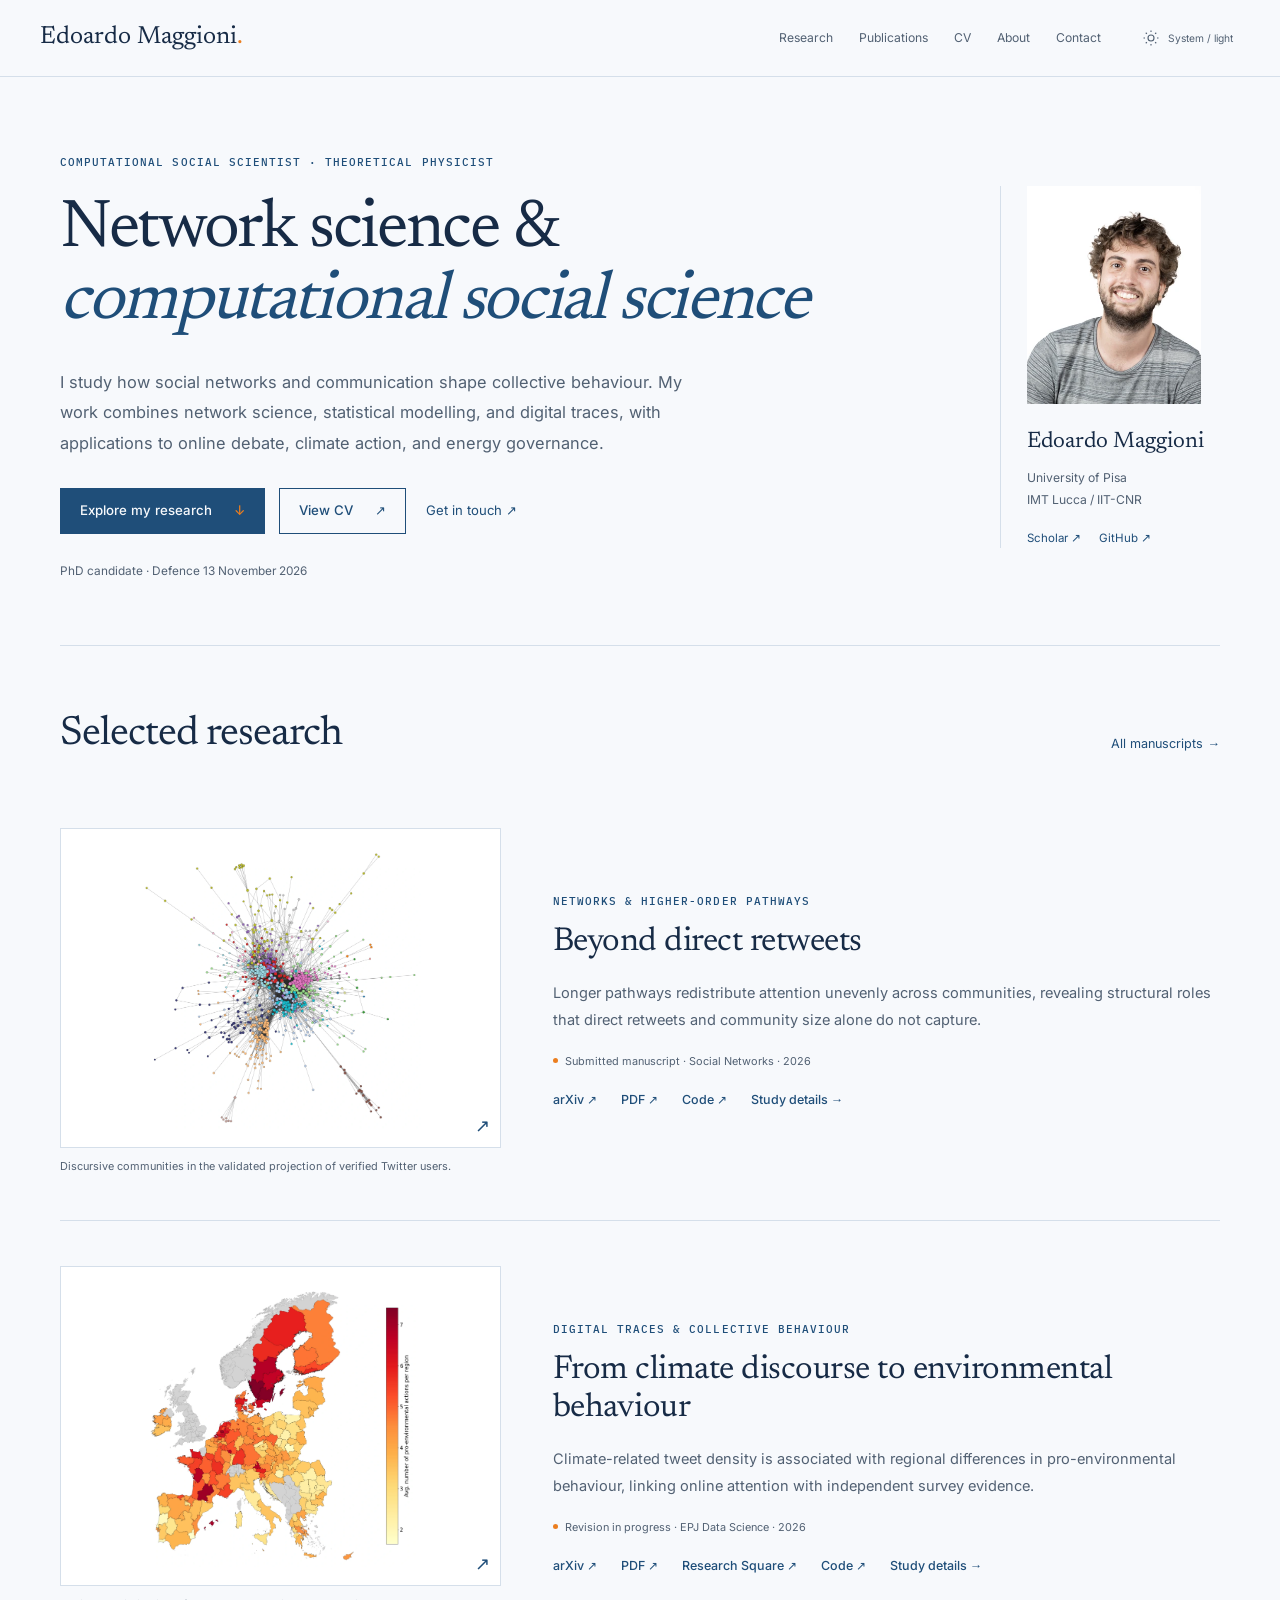
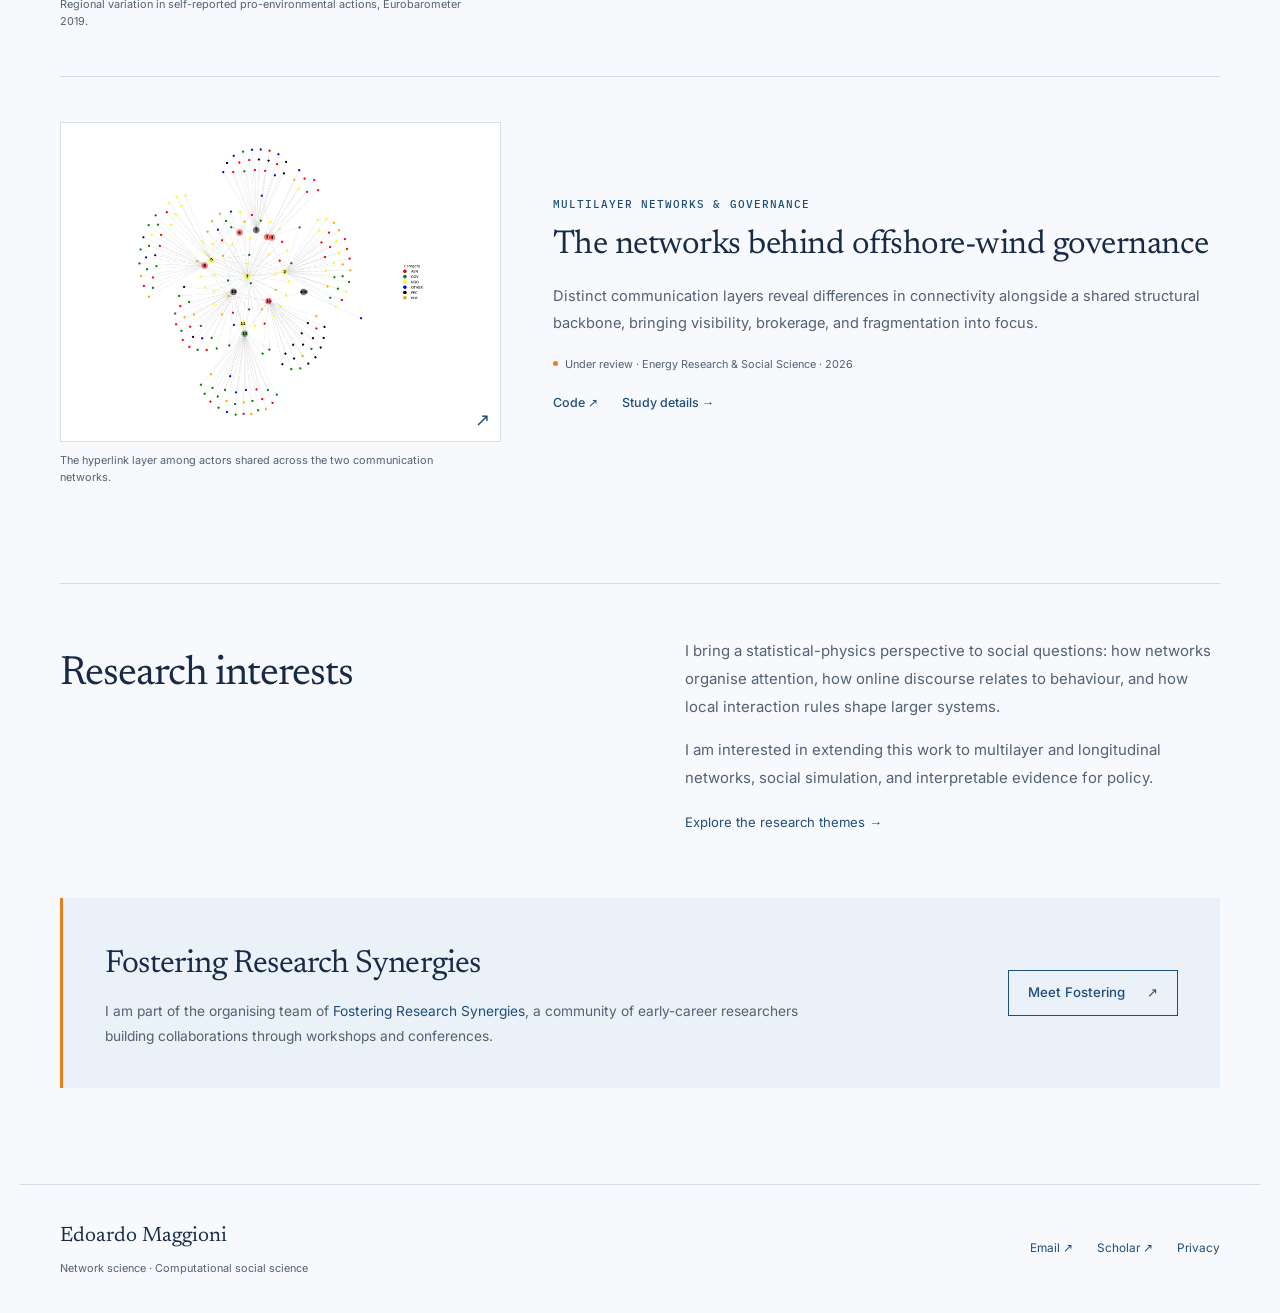
==== website/index.html @ 4560e15a "Restore published website and redirect its former address" ====
<!DOCTYPE html><html lang="en"> <head><meta charset="utf-8"><meta name="viewport" content="width=device-width, initial-scale=1"><meta name="description" content="Edoardo Maggioni is a computational social scientist trained in theoretical physics. He combines network science, statistical modelling, and digital traces to study online communication, collective behaviour, and socio-environmental change."><meta name="author" content="Edoardo Maggioni"><meta name="theme-color" content="#f7f9fc" media="(prefers-color-scheme: light)"><meta name="theme-color" content="#0c1626" media="(prefers-color-scheme: dark)"><link rel="icon" href="/website/favicon.svg" type="image/svg+xml"><link rel="canonical" href="https://edoarder.github.io/website/"><meta property="og:type" content="website"><meta property="og:title" content="Edoardo Maggioni | Computational Social Scientist"><meta property="og:description" content="Edoardo Maggioni is a computational social scientist trained in theoretical physics. He combines network science, statistical modelling, and digital traces to study online communication, collective behaviour, and socio-environmental change."><meta property="og:url" content="https://edoarder.github.io/website/"><meta property="og:image" content="https://edoarder.github.io/website/images/portrait.webp"><meta property="og:image:alt" content="Edoardo Maggioni"><meta name="twitter:card" content="summary"><meta name="twitter:title" content="Edoardo Maggioni | Computational Social Scientist"><meta name="twitter:description" content="Edoardo Maggioni is a computational social scientist trained in theoretical physics. He combines network science, statistical modelling, and digital traces to study online communication, collective behaviour, and socio-environmental change."><meta name="twitter:image" content="https://edoarder.github.io/website/images/portrait.webp"><script type="application/ld+json">{"@context":"https://schema.org","@type":"Person","name":"Edoardo Maggioni","url":"https://edoarder.github.io/website/","image":"https://edoarder.github.io/website/images/portrait.webp","jobTitle":"Computational Social Scientist","description":"Edoardo Maggioni is a computational social scientist trained in theoretical physics. He combines network science, statistical modelling, and digital traces to study online communication, collective behaviour, and socio-environmental change.","affiliation":[{"@type":"Organization","name":"University of Pisa"},{"@type":"Organization","name":"IMT School for Advanced Studies Lucca"},{"@type":"Organization","name":"Institute of Informatics and Telematics (IIT-CNR)"}],"sameAs":["https://scholar.google.com/citations?user=WvftNyIAAAAJ&hl=en","https://orcid.org/0009-0008-7676-6471","https://www.linkedin.com/in/edoardo-maggioni-414072a8/","https://github.com/Edoarder"],"knowsAbout":["Network science","Computational social science","Higher-order pathways","Collective behaviour","Communication networks","Agent-based modelling"]}</script><script>
      (() => {
        const storageKey = 'edomagg-theme';
        let preference = 'system';

        try {
          const stored = localStorage.getItem(storageKey);
          if (stored === 'light' || stored === 'dark' || stored === 'system') {
            preference = stored;
          }
        } catch {
          preference = 'system';
        }

        const systemTheme = matchMedia('(prefers-color-scheme: dark)').matches
          ? 'dark'
          : 'light';
        const resolvedTheme =
          preference === 'system' ? systemTheme : preference;

        document.documentElement.classList.toggle(
          'dark',
          resolvedTheme === 'dark',
        );
        document.documentElement.dataset.themePreference = preference;
        document.documentElement.dataset.resolvedTheme = resolvedTheme;
      })();
    </script><title>Edoardo Maggioni | Computational Social Scientist</title><link rel="stylesheet" href="/website/_astro/about.D6e_W8wl.css"></head> <body class="bg-canvas text-primary antialiased"> <a href="#main-content" class="skip-link">Skip to content</a> <header class="site-header"> <div class="header-inner"> <a class="brand" href="/website/" aria-label="Edoardo Maggioni home">Edoardo Maggioni<span class="brand-dot" aria-hidden="true">.</span></a><nav aria-label="Primary navigation"> <a href="/website/research"> Research </a><a href="/website/publications"> Publications </a><a href="/website/cv"> CV </a><a href="/website/about"> About </a><a href="/website/contact"> Contact </a> </nav><button type="button" data-theme-toggle class="theme-toggle" aria-label="Toggle color theme"><svg viewBox="0 0 24 24" fill="none" stroke="currentColor" stroke-width="1.5" width="18" height="18" aria-hidden="true"><circle cx="12" cy="12" r="4"></circle><path d="M12 2v2m0 16v2M2 12h2m16 0h2M5 5l1.5 1.5m11 11L19 19M5 19l1.5-1.5m11-11L19 5"></path></svg><span data-theme-label>System</span></button> </div> </header> <main id="main-content" class="site-main">  <section class="home-hero" aria-labelledby="intro-title"> <div class="hero-copy"> <p class="eyebrow">
Computational social scientist · Theoretical physicist
</p> <h1 id="intro-title">
Network science &amp;<br><em>computational social science</em> </h1> <p class="hero-intro">
I study how social networks and communication shape collective
        behaviour. My work combines network science, statistical modelling, and
        digital traces, with applications to online debate, climate action, and
        energy governance.
</p> <div class="hero-actions"> <a href="#selected-work" class="button-primary">Explore my research <span aria-hidden="true">↓</span></a> <a href="/website/cv/CV_full.pdf" class="button-secondary" target="_blank" rel="noreferrer">View CV <span aria-hidden="true">↗</span></a> <a href="mailto:edo.magg@me.com" class="text-link">Get in touch <span aria-hidden="true">↗</span></a> </div> <p class="hero-status">PhD candidate · Defence 13 November 2026</p> </div> <aside class="hero-profile" aria-label="Edoardo Maggioni profile"> <img class="portrait" src="/website/images/portrait.webp" alt="Edoardo Maggioni" width="240" height="300" fetchpriority="high"> <p class="profile-name">Edoardo Maggioni</p> <p class="profile-affiliation"> <a href="https://www.unipi.it/">University of Pisa</a><br><a href="https://www.imtlucca.it/">IMT Lucca</a> <span aria-hidden="true">/</span> <a href="https://www.iit.cnr.it/">IIT-CNR</a> </p> <div class="profile-social"> <a href="https://scholar.google.com/citations?user=WvftNyIAAAAJ&hl=en">Scholar ↗</a><a href="https://github.com/Edoarder">GitHub ↗</a> </div> </aside> </section> <section class="section-block" id="selected-work" aria-labelledby="work-title"> <div class="section-heading"> <div> <h2 id="work-title">Selected research</h2> </div><a class="text-link" href="/website/publications">All manuscripts <span aria-hidden="true">→</span></a> </div> <div class="study-list"> <article class="study" id="beyond-direct-retweets-multi-step-pathways-in-italian-covid-19-twitter" data-publication-row data-publication-filter="2026 beyond direct retweets: multi-step pathways in italian covid-19 twitter edoardo maggioni ren manfredi fabio saracco rossana mastrandrea social networks submitted manuscript random walks network motifs community detection online attention"> <figure class="study-figure"> <a href="/website/images/research/motifs-network.webp" target="_blank" rel="noreferrer" aria-label="View full-size figure: Discursive communities in the validated projection of verified Twitter users."> <img src="/website/images/research/motifs-network.webp" alt="Network of 832 verified Twitter accounts, coloured by their 21 detected communities." width="800" height="800" loading="lazy"> <span class="figure-expand" aria-hidden="true">↗</span> </a> <figcaption>Discursive communities in the validated projection of verified Twitter users.</figcaption> </figure> <div class="study-copy"> <p class="eyebrow">Networks &amp; higher-order pathways</p> <h3 class="study-title"><a href="/website/publications#beyond-direct-retweets-multi-step-pathways-in-italian-covid-19-twitter">Beyond direct retweets</a></h3> <p class="study-finding">Longer pathways redistribute attention unevenly across communities, revealing structural roles that direct retweets and community size alone do not capture.</p>  <p class="publication-status"> <span class="status-dot" aria-hidden="true"></span>Submitted manuscript · Social Networks ·
2026 </p> <div class="study-links" aria-label="Links for Beyond direct retweets"> <a class="text-link" href="https://arxiv.org/abs/2605.30551" target="_blank" rel="noreferrer"> arXiv <span aria-hidden="true"> ↗</span> </a><a class="text-link" href="/website/papers/beyond-direct-retweets-multi-step-pathways-in-italian-covid-19-twitter.pdf" target="_blank" rel="noreferrer"> PDF <span aria-hidden="true"> ↗</span> </a><a class="text-link" href="https://github.com/Edoarder/covid-retweet-communities" target="_blank" rel="noreferrer"> Code <span aria-hidden="true"> ↗</span> </a> <a class="text-link" href="/website/publications#beyond-direct-retweets-multi-step-pathways-in-italian-covid-19-twitter">
Study details <span aria-hidden="true">→</span> </a> </div>  </div> </article><article class="study" id="twitter-climate-discourse-as-a-signal-of-pro-environmental-behaviors" data-publication-row data-publication-filter="2026 twitter climate discourse as a signal of pro-environmental behaviors edoardo maggioni diego garlaschelli rossana mastrandrea luca maria aiello epj data science revision in progress climate communication eurobarometer regional analysis nlp"> <figure class="study-figure"> <a href="/website/images/research/climate-regions.webp" target="_blank" rel="noreferrer" aria-label="View full-size figure: Regional variation in self-reported pro-environmental actions, Eurobarometer 2019."> <img src="/website/images/research/climate-regions.webp" alt="Map of European regions coloured by the average number of pro-environmental actions reported in Eurobarometer 2019." width="800" height="800" loading="lazy"> <span class="figure-expand" aria-hidden="true">↗</span> </a> <figcaption>Regional variation in self-reported pro-environmental actions, Eurobarometer 2019.</figcaption> </figure> <div class="study-copy"> <p class="eyebrow">Digital traces &amp; collective behaviour</p> <h3 class="study-title"><a href="/website/publications#twitter-climate-discourse-as-a-signal-of-pro-environmental-behaviors">From climate discourse to environmental behaviour</a></h3> <p class="study-finding">Climate-related tweet density is associated with regional differences in pro-environmental behaviour, linking online attention with independent survey evidence.</p>  <p class="publication-status"> <span class="status-dot" aria-hidden="true"></span>Revision in progress · EPJ Data Science ·
2026 </p> <div class="study-links" aria-label="Links for From climate discourse to environmental behaviour"> <a class="text-link" href="https://arxiv.org/abs/2604.27330" target="_blank" rel="noreferrer"> arXiv <span aria-hidden="true"> ↗</span> </a><a class="text-link" href="/website/papers/twitter-climate-discourse-as-a-signal-of-pro-environmental-behaviors.pdf" target="_blank" rel="noreferrer"> PDF <span aria-hidden="true"> ↗</span> </a><a class="text-link" href="https://doi.org/10.21203/rs.3.rs-10091583/v1" target="_blank" rel="noreferrer"> Research Square <span aria-hidden="true"> ↗</span> </a><a class="text-link" href="https://github.com/Edoarder/tweet-proenv-project" target="_blank" rel="noreferrer"> Code <span aria-hidden="true"> ↗</span> </a> <a class="text-link" href="/website/publications#twitter-climate-discourse-as-a-signal-of-pro-environmental-behaviors">
Study details <span aria-hidden="true">→</span> </a> </div>  </div> </article><article class="study" id="digital-communication-infrastructures-in-irish-offshore-wind-governance" data-publication-row data-publication-filter="2026 digital communication infrastructures in irish offshore wind governance: a multilayer network analysis edoardo maggioni nuccio ludovico marc esteve del valle franco ruzzenenti rossana mastrandrea energy research &#38; social science under review multilayer networks energy transitions brokerage governance"> <figure class="study-figure"> <a href="/website/images/research/offshore-network.webp" target="_blank" rel="noreferrer" aria-label="View full-size figure: The hyperlink layer among actors shared across the two communication networks."> <img src="/website/images/research/offshore-network.webp" alt="Hyperlink network among common actors in the Irish offshore-wind study, with nodes coloured by stakeholder category." width="800" height="800" loading="lazy"> <span class="figure-expand" aria-hidden="true">↗</span> </a> <figcaption>The hyperlink layer among actors shared across the two communication networks.</figcaption> </figure> <div class="study-copy"> <p class="eyebrow">Multilayer networks &amp; governance</p> <h3 class="study-title"><a href="/website/publications#digital-communication-infrastructures-in-irish-offshore-wind-governance">The networks behind offshore-wind governance</a></h3> <p class="study-finding">Distinct communication layers reveal differences in connectivity alongside a shared structural backbone, bringing visibility, brokerage, and fragmentation into focus.</p>  <p class="publication-status"> <span class="status-dot" aria-hidden="true"></span>Under review · Energy Research &amp; Social Science ·
2026 </p> <div class="study-links" aria-label="Links for The networks behind offshore-wind governance"> <a class="text-link" href="https://github.com/Edoarder/irish-offshore-wind-networks" target="_blank" rel="noreferrer"> Code <span aria-hidden="true"> ↗</span> </a> <a class="text-link" href="/website/publications#digital-communication-infrastructures-in-irish-offshore-wind-governance">
Study details <span aria-hidden="true">→</span> </a> </div>  </div> </article> </div> </section> <section class="research-outlook section-block" aria-labelledby="outlook-title"> <div> <h2 id="outlook-title">Research interests</h2> </div> <div> <p>
I bring a statistical-physics perspective to social questions: how
        networks organise attention, how online discourse relates to behaviour,
        and how local interaction rules shape larger systems.
</p><p>
I am interested in extending this work to multilayer and longitudinal
        networks, social simulation, and interpretable evidence for policy.
</p><a class="text-link" href="/website/research">Explore the research themes <span aria-hidden="true">→</span></a> </div> </section> <section class="community-band" aria-labelledby="community-title"> <div> <h2 id="community-title">Fostering Research Synergies</h2><p>
I am part of the organising team of <a class="text-link" href="https://fosteringresearchsynergies.github.io/">Fostering Research Synergies</a>, a community of early-career researchers building collaborations
        through workshops and conferences.
</p> </div><a class="button-secondary" href="https://fosteringresearchsynergies.github.io/" target="_blank" rel="noreferrer">Meet Fostering <span aria-hidden="true">↗</span></a> </section>  </main> <footer class="site-footer"> <div> <a class="footer-name" href="/website/">Edoardo Maggioni</a><p>
Network science · Computational social science
</p> </div><div class="footer-links"> <a href="mailto:edo.magg@me.com">Email ↗</a><a href="https://scholar.google.com/citations?user=WvftNyIAAAAJ&hl=en">Scholar ↗</a><a href="/website/about#privacy">Privacy</a> </div> </footer> <script type="module">const a="edomagg-theme";function s(){return document.documentElement}function c(){try{return window.localStorage.getItem(a)}catch{return null}}function l(e){try{e==="system"?window.localStorage.removeItem(a):window.localStorage.setItem(a,e)}catch{return}}function i(){return window.matchMedia("(prefers-color-scheme: dark)").matches?"dark":"light"}function o(){const e=c();return e==="light"||e==="dark"||e==="system"?e:"system"}function u(e){return e==="system"?i():e}function d(e,n){const t=u(n);return e.classList.toggle("dark",t==="dark"),e.dataset.themePreference=n,e.dataset.resolvedTheme=t,t}function r(e){const n=d(s(),e);return document.querySelectorAll("[data-theme-label]").forEach(t=>{t.textContent=e==="system"?`System / ${n}`:e==="dark"?"Dark":"Light"}),n}function h(e){return l(e),r(e)}function g(){const e=window;if(e.__themeControllerBound){r(o());return}e.__themeControllerBound=!0,r(o()),window.matchMedia("(prefers-color-scheme: dark)").addEventListener("change",()=>r(o())),document.addEventListener("click",t=>{if(!(t.target instanceof Element)||!t.target.closest("[data-theme-toggle]"))return;const m=o();h(m==="light"?"dark":m==="dark"?"system":"light")}),document.addEventListener("astro:before-swap",t=>{d(t.newDocument.documentElement,o())}),document.addEventListener("astro:page-load",()=>{r(o())})}g();</script> <script>
      if (location.hostname.toLowerCase() === 'edoarder.github.io') {
        const beacon = document.createElement('script');
        beacon.src = 'https://static.cloudflareinsights.com/beacon.min.js';
        beacon.defer = true;
        beacon.dataset.cfBeacon = JSON.stringify({
          token: 'cb83e208d24a4e63b93fa8fe60253cd9',
        });
        document.body.append(beacon);
      }
    </script> </body> </html>
---- website/_astro/about.D6e_W8wl.css ----
/*! tailwindcss v4.3.1 | MIT License | https://tailwindcss.com */@layer properties{@supports (((-webkit-hyphens:none)) and (not (margin-trim:inline))) or ((-moz-orient:inline) and (not (color:rgb(from red r g b)))){*,:before,:after,::backdrop{--tw-rotate-x:initial;--tw-rotate-y:initial;--tw-rotate-z:initial;--tw-skew-x:initial;--tw-skew-y:initial;--tw-border-style:solid;--tw-outline-style:solid;--tw-blur:initial;--tw-brightness:initial;--tw-contrast:initial;--tw-grayscale:initial;--tw-hue-rotate:initial;--tw-invert:initial;--tw-opacity:initial;--tw-saturate:initial;--tw-sepia:initial;--tw-drop-shadow:initial;--tw-drop-shadow-color:initial;--tw-drop-shadow-alpha:100%;--tw-drop-shadow-size:initial}}}@font-face{font-family:Newsreader;font-style:normal;font-display:swap;font-weight:400;src:url(/website/_astro/newsreader-vietnamese-400-normal.DdKr49mV.woff2)format("woff2"),url(/website/_astro/newsreader-vietnamese-400-normal.BekUZro8.woff)format("woff");unicode-range:U+102-103,U+110-111,U+128-129,U+168-169,U+1A0-1A1,U+1AF-1B0,U+300-301,U+303-304,U+308-309,U+323,U+329,U+1EA0-1EF9,U+20AB}@font-face{font-family:Newsreader;font-style:normal;font-display:swap;font-weight:400;src:url(/website/_astro/newsreader-latin-ext-400-normal.svq1FPys.woff2)format("woff2"),url(/website/_astro/newsreader-latin-ext-400-normal.DYA1XoQK.woff)format("woff");unicode-range:U+100-2BA,U+2BD-2C5,U+2C7-2CC,U+2CE-2D7,U+2DD-2FF,U+304,U+308,U+329,U+1D00-1DBF,U+1E00-1E9F,U+1EF2-1EFF,U+2020,U+20A0-20AB,U+20AD-20C0,U+2113,U+2C60-2C7F,U+A720-A7FF}@font-face{font-family:Newsreader;font-style:normal;font-display:swap;font-weight:400;src:url(/website/_astro/newsreader-latin-400-normal.BFBkh4jY.woff2)format("woff2"),url(/website/_astro/newsreader-latin-400-normal.gRTjlS2D.woff)format("woff");unicode-range:U+??,U+131,U+152-153,U+2BB-2BC,U+2C6,U+2DA,U+2DC,U+304,U+308,U+329,U+2000-206F,U+20AC,U+2122,U+2191,U+2193,U+2212,U+2215,U+FEFF,U+FFFD}@font-face{font-family:Newsreader;font-style:normal;font-display:swap;font-weight:600;src:url(/website/_astro/newsreader-vietnamese-600-normal.CaH84vfx.woff2)format("woff2"),url(/website/_astro/newsreader-vietnamese-600-normal.CVAR0otO.woff)format("woff");unicode-range:U+102-103,U+110-111,U+128-129,U+168-169,U+1A0-1A1,U+1AF-1B0,U+300-301,U+303-304,U+308-309,U+323,U+329,U+1EA0-1EF9,U+20AB}@font-face{font-family:Newsreader;font-style:normal;font-display:swap;font-weight:600;src:url(/website/_astro/newsreader-latin-ext-600-normal.BXv5iMHi.woff2)format("woff2"),url(/website/_astro/newsreader-latin-ext-600-normal.BrbfzHZ5.woff)format("woff");unicode-range:U+100-2BA,U+2BD-2C5,U+2C7-2CC,U+2CE-2D7,U+2DD-2FF,U+304,U+308,U+329,U+1D00-1DBF,U+1E00-1E9F,U+1EF2-1EFF,U+2020,U+20A0-20AB,U+20AD-20C0,U+2113,U+2C60-2C7F,U+A720-A7FF}@font-face{font-family:Newsreader;font-style:normal;font-display:swap;font-weight:600;src:url(/website/_astro/newsreader-latin-600-normal.30OJ_TG_.woff2)format("woff2"),url(/website/_astro/newsreader-latin-600-normal.DUnT2r2g.woff)format("woff");unicode-range:U+??,U+131,U+152-153,U+2BB-2BC,U+2C6,U+2DA,U+2DC,U+304,U+308,U+329,U+2000-206F,U+20AC,U+2122,U+2191,U+2193,U+2212,U+2215,U+FEFF,U+FFFD}@font-face{font-family:Newsreader;font-style:normal;font-display:swap;font-weight:700;src:url(/website/_astro/newsreader-vietnamese-700-normal.DuQcgozP.woff2)format("woff2"),url(/website/_astro/newsreader-vietnamese-700-normal.DtcFBl0j.woff)format("woff");unicode-range:U+102-103,U+110-111,U+128-129,U+168-169,U+1A0-1A1,U+1AF-1B0,U+300-301,U+303-304,U+308-309,U+323,U+329,U+1EA0-1EF9,U+20AB}@font-face{font-family:Newsreader;font-style:normal;font-display:swap;font-weight:700;src:url(/website/_astro/newsreader-latin-ext-700-normal.Ougc6Dr0.woff2)format("woff2"),url(/website/_astro/newsreader-latin-ext-700-normal.79d_He5Z.woff)format("woff");unicode-range:U+100-2BA,U+2BD-2C5,U+2C7-2CC,U+2CE-2D7,U+2DD-2FF,U+304,U+308,U+329,U+1D00-1DBF,U+1E00-1E9F,U+1EF2-1EFF,U+2020,U+20A0-20AB,U+20AD-20C0,U+2113,U+2C60-2C7F,U+A720-A7FF}@font-face{font-family:Newsreader;font-style:normal;font-display:swap;font-weight:700;src:url(/website/_astro/newsreader-latin-700-normal.rIgV_oaK.woff2)format("woff2"),url(/website/_astro/newsreader-latin-700-normal.CluIqIw6.woff)format("woff");unicode-range:U+??,U+131,U+152-153,U+2BB-2BC,U+2C6,U+2DA,U+2DC,U+304,U+308,U+329,U+2000-206F,U+20AC,U+2122,U+2191,U+2193,U+2212,U+2215,U+FEFF,U+FFFD}@font-face{font-family:Inter;font-style:normal;font-display:swap;font-weight:400;src:url(/website/_astro/inter-cyrillic-ext-400-normal.BQZuk6qB.woff2)format("woff2"),url(/website/_astro/inter-cyrillic-ext-400-normal.DQukG94-.woff)format("woff");unicode-range:U+460-52F,U+1C80-1C8A,U+20B4,U+2DE0-2DFF,U+A640-A69F,U+FE2E-FE2F}@font-face{font-family:Inter;font-style:normal;font-display:swap;font-weight:400;src:url(/website/_astro/inter-cyrillic-400-normal.obahsSVq.woff2)format("woff2"),url(/website/_astro/inter-cyrillic-400-normal.HOLc17fK.woff)format("woff");unicode-range:U+301,U+400-45F,U+490-491,U+4B0-4B1,U+2116}@font-face{font-family:Inter;font-style:normal;font-display:swap;font-weight:400;src:url(/website/_astro/inter-greek-ext-400-normal.DGGRlc-M.woff2)format("woff2"),url(/website/_astro/inter-greek-ext-400-normal.KugGGMne.woff)format("woff");unicode-range:U+1F??}@font-face{font-family:Inter;font-style:normal;font-display:swap;font-weight:400;src:url(/website/_astro/inter-greek-400-normal.B4URO6DV.woff2)format("woff2"),url(/website/_astro/inter-greek-400-normal.q2sYcFCs.woff)format("woff");unicode-range:U+370-377,U+37A-37F,U+384-38A,U+38C,U+38E-3A1,U+3A3-3FF}@font-face{font-family:Inter;font-style:normal;font-display:swap;font-weight:400;src:url(/website/_astro/inter-vietnamese-400-normal.DMkecbls.woff2)format("woff2"),url(/website/_astro/inter-vietnamese-400-normal.Bbgyi5SW.woff)format("woff");unicode-range:U+102-103,U+110-111,U+128-129,U+168-169,U+1A0-1A1,U+1AF-1B0,U+300-301,U+303-304,U+308-309,U+323,U+329,U+1EA0-1EF9,U+20AB}@font-face{font-family:Inter;font-style:normal;font-display:swap;font-weight:400;src:url(/website/_astro/inter-latin-ext-400-normal.C1nco2VV.woff2)format("woff2"),url(/website/_astro/inter-latin-ext-400-normal.77YHD8bZ.woff)format("woff");unicode-range:U+100-2BA,U+2BD-2C5,U+2C7-2CC,U+2CE-2D7,U+2DD-2FF,U+304,U+308,U+329,U+1D00-1DBF,U+1E00-1E9F,U+1EF2-1EFF,U+2020,U+20A0-20AB,U+20AD-20C0,U+2113,U+2C60-2C7F,U+A720-A7FF}@font-face{font-family:Inter;font-style:normal;font-display:swap;font-weight:400;src:url(/website/_astro/inter-latin-400-normal.C38fXH4l.woff2)format("woff2"),url(/website/_astro/inter-latin-400-normal.CyCys3Eg.woff)format("woff");unicode-range:U+??,U+131,U+152-153,U+2BB-2BC,U+2C6,U+2DA,U+2DC,U+304,U+308,U+329,U+2000-206F,U+20AC,U+2122,U+2191,U+2193,U+2212,U+2215,U+FEFF,U+FFFD}@font-face{font-family:Inter;font-style:normal;font-display:swap;font-weight:500;src:url(/website/_astro/inter-cyrillic-ext-500-normal.B0yAr1jD.woff2)format("woff2"),url(/website/_astro/inter-cyrillic-ext-500-normal.BmqWE9Dz.woff)format("woff");unicode-range:U+460-52F,U+1C80-1C8A,U+20B4,U+2DE0-2DFF,U+A640-A69F,U+FE2E-FE2F}@font-face{font-family:Inter;font-style:normal;font-display:swap;font-weight:500;src:url(/website/_astro/inter-cyrillic-500-normal.BasfLYem.woff2)format("woff2"),url(/website/_astro/inter-cyrillic-500-normal.CxZf_p3X.woff)format("woff");unicode-range:U+301,U+400-45F,U+490-491,U+4B0-4B1,U+2116}@font-face{font-family:Inter;font-style:normal;font-display:swap;font-weight:500;src:url(/website/_astro/inter-greek-ext-500-normal.C4iEst2y.woff2)format("woff2"),url(/website/_astro/inter-greek-ext-500-normal.2j5mBUwD.woff)format("woff");unicode-range:U+1F??}@font-face{font-family:Inter;font-style:normal;font-display:swap;font-weight:500;src:url(/website/_astro/inter-greek-500-normal.BIZE56-Y.woff2)format("woff2"),url(/website/_astro/inter-greek-500-normal.Xzm54t5V.woff)format("woff");unicode-range:U+370-377,U+37A-37F,U+384-38A,U+38C,U+38E-3A1,U+3A3-3FF}@font-face{font-family:Inter;font-style:normal;font-display:swap;font-weight:500;src:url(/website/_astro/inter-vietnamese-500-normal.DOriooB6.woff2)format("woff2"),url(/website/_astro/inter-vietnamese-500-normal.mJboJaSs.woff)format("woff");unicode-range:U+102-103,U+110-111,U+128-129,U+168-169,U+1A0-1A1,U+1AF-1B0,U+300-301,U+303-304,U+308-309,U+323,U+329,U+1EA0-1EF9,U+20AB}@font-face{font-family:Inter;font-style:normal;font-display:swap;font-weight:500;src:url(/website/_astro/inter-latin-ext-500-normal.CV4jyFjo.woff2)format("woff2"),url(/website/_astro/inter-latin-ext-500-normal.BxGbmqWO.woff)format("woff");unicode-range:U+100-2BA,U+2BD-2C5,U+2C7-2CC,U+2CE-2D7,U+2DD-2FF,U+304,U+308,U+329,U+1D00-1DBF,U+1E00-1E9F,U+1EF2-1EFF,U+2020,U+20A0-20AB,U+20AD-20C0,U+2113,U+2C60-2C7F,U+A720-A7FF}@font-face{font-family:Inter;font-style:normal;font-display:swap;font-weight:500;src:url(/website/_astro/inter-latin-500-normal.Cerq10X2.woff2)format("woff2"),url(/website/_astro/inter-latin-500-normal.BL9OpVg8.woff)format("woff");unicode-range:U+??,U+131,U+152-153,U+2BB-2BC,U+2C6,U+2DA,U+2DC,U+304,U+308,U+329,U+2000-206F,U+20AC,U+2122,U+2191,U+2193,U+2212,U+2215,U+FEFF,U+FFFD}@font-face{font-family:Inter;font-style:normal;font-display:swap;font-weight:600;src:url(/website/_astro/inter-cyrillic-ext-600-normal.Dfes3d0z.woff2)format("woff2"),url(/website/_astro/inter-cyrillic-ext-600-normal.Bcila6Z-.woff)format("woff");unicode-range:U+460-52F,U+1C80-1C8A,U+20B4,U+2DE0-2DFF,U+A640-A69F,U+FE2E-FE2F}@font-face{font-family:Inter;font-style:normal;font-display:swap;font-weight:600;src:url(/website/_astro/inter-cyrillic-600-normal.CWCymEST.woff2)format("woff2"),url(/website/_astro/inter-cyrillic-600-normal.4D_pXhcN.woff)format("woff");unicode-range:U+301,U+400-45F,U+490-491,U+4B0-4B1,U+2116}@font-face{font-family:Inter;font-style:normal;font-display:swap;font-weight:600;src:url(/website/_astro/inter-greek-ext-600-normal.DRtmH8MT.woff2)format("woff2"),url(/website/_astro/inter-greek-ext-600-normal.B8X0CLgF.woff)format("woff");unicode-range:U+1F??}@font-face{font-family:Inter;font-style:normal;font-display:swap;font-weight:600;src:url(/website/_astro/inter-greek-600-normal.plRanbMR.woff2)format("woff2"),url(/website/_astro/inter-greek-600-normal.BZpKdvQh.woff)format("woff");unicode-range:U+370-377,U+37A-37F,U+384-38A,U+38C,U+38E-3A1,U+3A3-3FF}@font-face{font-family:Inter;font-style:normal;font-display:swap;font-weight:600;src:url(/website/_astro/inter-vietnamese-600-normal.Cc8MFFhd.woff2)format("woff2"),url(/website/_astro/inter-vietnamese-600-normal.BuLX-rYi.woff)format("woff");unicode-range:U+102-103,U+110-111,U+128-129,U+168-169,U+1A0-1A1,U+1AF-1B0,U+300-301,U+303-304,U+308-309,U+323,U+329,U+1EA0-1EF9,U+20AB}@font-face{font-family:Inter;font-style:normal;font-display:swap;font-weight:600;src:url(/website/_astro/inter-latin-ext-600-normal.D2bJ5OIk.woff2)format("woff2"),url(/website/_astro/inter-latin-ext-600-normal.CIVaiw4L.woff)format("woff");unicode-range:U+100-2BA,U+2BD-2C5,U+2C7-2CC,U+2CE-2D7,U+2DD-2FF,U+304,U+308,U+329,U+1D00-1DBF,U+1E00-1E9F,U+1EF2-1EFF,U+2020,U+20A0-20AB,U+20AD-20C0,U+2113,U+2C60-2C7F,U+A720-A7FF}@font-face{font-family:Inter;font-style:normal;font-display:swap;font-weight:600;src:url(/website/_astro/inter-latin-600-normal.LgqL8muc.woff2)format("woff2"),url(/website/_astro/inter-latin-600-normal.CiBQ2DWP.woff)format("woff");unicode-range:U+??,U+131,U+152-153,U+2BB-2BC,U+2C6,U+2DA,U+2DC,U+304,U+308,U+329,U+2000-206F,U+20AC,U+2122,U+2191,U+2193,U+2212,U+2215,U+FEFF,U+FFFD}@font-face{font-family:IBM Plex Mono;font-style:normal;font-display:swap;font-weight:400;src:url(/website/_astro/ibm-plex-mono-cyrillic-ext-400-normal.xuaO2J-f.woff2)format("woff2"),url(/website/_astro/ibm-plex-mono-cyrillic-ext-400-normal.DMdlQ8Kv.woff)format("woff");unicode-range:U+460-52F,U+1C80-1C8A,U+20B4,U+2DE0-2DFF,U+A640-A69F,U+FE2E-FE2F}@font-face{font-family:IBM Plex Mono;font-style:normal;font-display:swap;font-weight:400;src:url(/website/_astro/ibm-plex-mono-cyrillic-400-normal.BSMlKf0J.woff2)format("woff2"),url(/website/_astro/ibm-plex-mono-cyrillic-400-normal.CEL4l2ZJ.woff)format("woff");unicode-range:U+301,U+400-45F,U+490-491,U+4B0-4B1,U+2116}@font-face{font-family:IBM Plex Mono;font-style:normal;font-display:swap;font-weight:400;src:url(/website/_astro/ibm-plex-mono-vietnamese-400-normal.BulugwFq.woff2)format("woff2"),url(/website/_astro/ibm-plex-mono-vietnamese-400-normal.DDuiU_S-.woff)format("woff");unicode-range:U+102-103,U+110-111,U+128-129,U+168-169,U+1A0-1A1,U+1AF-1B0,U+300-301,U+303-304,U+308-309,U+323,U+329,U+1EA0-1EF9,U+20AB}@font-face{font-family:IBM Plex Mono;font-style:normal;font-display:swap;font-weight:400;src:url(/website/_astro/ibm-plex-mono-latin-ext-400-normal.BmRBH3aV.woff2)format("woff2"),url(/website/_astro/ibm-plex-mono-latin-ext-400-normal.D3D2R8hC.woff)format("woff");unicode-range:U+100-2BA,U+2BD-2C5,U+2C7-2CC,U+2CE-2D7,U+2DD-2FF,U+304,U+308,U+329,U+1D00-1DBF,U+1E00-1E9F,U+1EF2-1EFF,U+2020,U+20A0-20AB,U+20AD-20C0,U+2113,U+2C60-2C7F,U+A720-A7FF}@font-face{font-family:IBM Plex Mono;font-style:normal;font-display:swap;font-weight:400;src:url(/website/_astro/ibm-plex-mono-latin-400-normal.DMJ8VG8y.woff2)format("woff2"),url(/website/_astro/ibm-plex-mono-latin-400-normal.CvHOgSBP.woff)format("woff");unicode-range:U+??,U+131,U+152-153,U+2BB-2BC,U+2C6,U+2DA,U+2DC,U+304,U+308,U+329,U+2000-206F,U+20AC,U+2122,U+2191,U+2193,U+2212,U+2215,U+FEFF,U+FFFD}@font-face{font-family:IBM Plex Mono;font-style:normal;font-display:swap;font-weight:500;src:url(/website/_astro/ibm-plex-mono-cyrillic-ext-500-normal.BqneJy0T.woff2)format("woff2"),url(/website/_astro/ibm-plex-mono-cyrillic-ext-500-normal.BIfNGwUT.woff)format("woff");unicode-range:U+460-52F,U+1C80-1C8A,U+20B4,U+2DE0-2DFF,U+A640-A69F,U+FE2E-FE2F}@font-face{font-family:IBM Plex Mono;font-style:normal;font-display:swap;font-weight:500;src:url(/website/_astro/ibm-plex-mono-cyrillic-500-normal.Bq9vWWag.woff2)format("woff2"),url(/website/_astro/ibm-plex-mono-cyrillic-500-normal.Ael50iVv.woff)format("woff");unicode-range:U+301,U+400-45F,U+490-491,U+4B0-4B1,U+2116}@font-face{font-family:IBM Plex Mono;font-style:normal;font-display:swap;font-weight:500;src:url(/website/_astro/ibm-plex-mono-vietnamese-500-normal.DZ4AoWbu.woff2)format("woff2"),url(/website/_astro/ibm-plex-mono-vietnamese-500-normal.C8zxqsMH.woff)format("woff");unicode-range:U+102-103,U+110-111,U+128-129,U+168-169,U+1A0-1A1,U+1AF-1B0,U+300-301,U+303-304,U+308-309,U+323,U+329,U+1EA0-1EF9,U+20AB}@font-face{font-family:IBM Plex Mono;font-style:normal;font-display:swap;font-weight:500;src:url(/website/_astro/ibm-plex-mono-latin-ext-500-normal.CAhNIIs5.woff2)format("woff2"),url(/website/_astro/ibm-plex-mono-latin-ext-500-normal.CZ70TYgx.woff)format("woff");unicode-range:U+100-2BA,U+2BD-2C5,U+2C7-2CC,U+2CE-2D7,U+2DD-2FF,U+304,U+308,U+329,U+1D00-1DBF,U+1E00-1E9F,U+1EF2-1EFF,U+2020,U+20A0-20AB,U+20AD-20C0,U+2113,U+2C60-2C7F,U+A720-A7FF}@font-face{font-family:IBM Plex Mono;font-style:normal;font-display:swap;font-weight:500;src:url(/website/_astro/ibm-plex-mono-latin-500-normal.DSY6xOcd.woff2)format("woff2"),url(/website/_astro/ibm-plex-mono-latin-500-normal.CB9ihrfo.woff)format("woff");unicode-range:U+??,U+131,U+152-153,U+2BB-2BC,U+2C6,U+2DA,U+2DC,U+304,U+308,U+329,U+2000-206F,U+20AC,U+2122,U+2191,U+2193,U+2212,U+2215,U+FEFF,U+FFFD}@layer theme{:root,:host{--font-mono:"IBM Plex Mono", ui-monospace, monospace;--default-font-family:"Inter", ui-sans-serif, system-ui, sans-serif;--default-mono-font-family:"IBM Plex Mono", ui-monospace, monospace}}@layer base{*,:after,:before,::backdrop{box-sizing:border-box;border:0 solid;margin:0;padding:0}::file-selector-button{box-sizing:border-box;border:0 solid;margin:0;padding:0}html,:host{-webkit-text-size-adjust:100%;tab-size:4;line-height:1.5;font-family:var(--default-font-family,ui-sans-serif, system-ui, sans-serif, "Apple Color Emoji", "Segoe UI Emoji", "Segoe UI Symbol", "Noto Color Emoji");font-feature-settings:var(--default-font-feature-settings,normal);font-variation-settings:var(--default-font-variation-settings,normal);-webkit-tap-highlight-color:transparent}hr{height:0;color:inherit;border-top-width:1px}abbr:where([title]){-webkit-text-decoration:underline dotted;text-decoration:underline dotted}h1,h2,h3,h4,h5,h6{font-size:inherit;font-weight:inherit}a{color:inherit;-webkit-text-decoration:inherit;text-decoration:inherit}b,strong{font-weight:bolder}code,kbd,samp,pre{font-family:var(--default-mono-font-family,ui-monospace, SFMono-Regular, Menlo, Monaco, Consolas, "Liberation Mono", "Courier New", monospace);font-feature-settings:var(--default-mono-font-feature-settings,normal);font-variation-settings:var(--default-mono-font-variation-settings,normal);font-size:1em}small{font-size:80%}sub,sup{vertical-align:baseline;font-size:75%;line-height:0;position:relative}sub{bottom:-.25em}sup{top:-.5em}table{text-indent:0;border-color:inherit;border-collapse:collapse}:-moz-focusring{outline:auto}progress{vertical-align:baseline}summary{display:list-item}ol,ul,menu{list-style:none}img,svg,video,canvas,audio,iframe,embed,object{vertical-align:middle;display:block}img,video{max-width:100%;height:auto}button,input,select,optgroup,textarea{font:inherit;font-feature-settings:inherit;font-variation-settings:inherit;letter-spacing:inherit;color:inherit;opacity:1;background-color:#0000;border-radius:0}::file-selector-button{font:inherit;font-feature-settings:inherit;font-variation-settings:inherit;letter-spacing:inherit;color:inherit;opacity:1;background-color:#0000;border-radius:0}:where(select:is([multiple],[size])) optgroup{font-weight:bolder}:where(select:is([multiple],[size])) optgroup option{padding-inline-start:20px}::file-selector-button{margin-inline-end:4px}::placeholder{opacity:1}@supports (not ((-webkit-appearance:-apple-pay-button))) or (contain-intrinsic-size:1px){::placeholder{color:currentColor}@supports (color:color-mix(in lab,red,red)){::placeholder{color:color-mix(in oklab,currentcolor 50%,transparent)}}}textarea{resize:vertical}::-webkit-search-decoration{-webkit-appearance:none}::-webkit-date-and-time-value{min-height:1lh;text-align:inherit}::-webkit-datetime-edit{display:inline-flex}::-webkit-datetime-edit-fields-wrapper{padding:0}::-webkit-datetime-edit{padding-block:0}::-webkit-datetime-edit-year-field{padding-block:0}::-webkit-datetime-edit-month-field{padding-block:0}::-webkit-datetime-edit-day-field{padding-block:0}::-webkit-datetime-edit-hour-field{padding-block:0}::-webkit-datetime-edit-minute-field{padding-block:0}::-webkit-datetime-edit-second-field{padding-block:0}::-webkit-datetime-edit-millisecond-field{padding-block:0}::-webkit-datetime-edit-meridiem-field{padding-block:0}::-webkit-calendar-picker-indicator{line-height:1}:-moz-ui-invalid{box-shadow:none}button,input:where([type=button],[type=reset],[type=submit]){appearance:button}::file-selector-button{appearance:button}::-webkit-inner-spin-button{height:auto}::-webkit-outer-spin-button{height:auto}[hidden]:where(:not([hidden=until-found])){display:none!important}}@layer components;@layer utilities{.visible{visibility:visible}.sr-only{clip-path:inset(50%);white-space:nowrap;border-width:0;width:1px;height:1px;margin:-1px;padding:0;position:absolute;overflow:hidden}.fixed{position:fixed}.relative{position:relative}.hidden{display:none}.transform{transform:var(--tw-rotate-x,) var(--tw-rotate-y,) var(--tw-rotate-z,) var(--tw-skew-x,) var(--tw-skew-y,)}.flex-wrap{flex-wrap:wrap}.border{border-style:var(--tw-border-style);border-width:1px}.bg-canvas{background-color:var(--bg-canvas)}.text-link{color:var(--accent-link)}.text-primary{color:var(--text-primary)}.antialiased{-webkit-font-smoothing:antialiased;-moz-osx-font-smoothing:grayscale}.outline{outline-style:var(--tw-outline-style);outline-width:1px}.filter{filter:var(--tw-blur,) var(--tw-brightness,) var(--tw-contrast,) var(--tw-grayscale,) var(--tw-hue-rotate,) var(--tw-invert,) var(--tw-saturate,) var(--tw-sepia,) var(--tw-drop-shadow,)}}:root{color-scheme:light;--bg-canvas:#f7f9fc;--bg-panel:#eef3f9;--text-primary:#172b46;--text-secondary:#526173;--border-subtle:#d5dfea;--accent-link:#1f4e79;--accent-soft:#eaf1f8;--accent-detail:#eb7e1f;--status:#eb7e1f}.dark{color-scheme:dark;--bg-canvas:#0c1626;--bg-panel:#14233a;--text-primary:#edf3fb;--text-secondary:#a8b8ce;--border-subtle:#2a3d58;--accent-link:#92bce7;--accent-soft:#172c46;--accent-detail:#f29b50;--status:#f29b50}*{box-sizing:border-box}html{background:var(--bg-canvas);min-height:100%;color:var(--text-primary);text-rendering:optimizelegibility;scroll-behavior:smooth;scroll-padding-top:110px;font-family:Inter,sans-serif}body{background:var(--bg-canvas);color:var(--text-primary);margin:0;line-height:1.65}[hidden]{display:none!important}::selection{background:var(--accent-link);color:var(--bg-canvas)}a{color:inherit;text-decoration:none}button,input,summary{font:inherit}button,summary{cursor:pointer}:focus-visible{outline:2px solid var(--accent-link);outline-offset:5px}img{max-width:100%;height:auto;display:block}figure,h1,h2,h3,p{margin:0}h1,h2,h3{font-family:Newsreader,Georgia,serif;font-weight:400}h1{letter-spacing:-.035em;font-size:clamp(2.8rem,5.3vw,4.65rem);line-height:1.06}h2{letter-spacing:-.025em;font-size:clamp(2rem,3.2vw,2.9rem);line-height:1.13}em{color:var(--accent-link);font-weight:400}.site-main{max-width:1240px;min-height:70vh;margin:0 auto;padding:64px 40px 96px}.eyebrow{letter-spacing:.095em;text-transform:uppercase;color:var(--accent-link);font-family:IBM Plex Mono,monospace;font-size:.68rem;font-weight:500;line-height:1.7}.text-link{color:var(--accent-link);text-underline-offset:.23em;-webkit-text-decoration:underline #0000;text-decoration:underline #0000;text-decoration-thickness:1px;transition:text-decoration-color .15s}.text-link:hover,.text-link:focus-visible{text-decoration-color:currentColor}.button-primary,.button-secondary{border:1px solid var(--accent-link);justify-content:space-between;align-items:center;gap:22px;padding:12px 19px;font-size:.83rem;font-weight:500;line-height:1.5;transition:background .15s,color .15s;display:inline-flex}.button-primary{background:var(--accent-link);color:var(--bg-canvas)}.button-primary span{color:var(--accent-detail)}.button-primary:hover{opacity:.88}.button-secondary{color:var(--accent-link)}.button-secondary:hover{background:var(--accent-soft)}.skip-link{z-index:100;background:var(--accent-link);color:var(--bg-canvas);padding:10px 16px;position:fixed;top:-100px;left:20px}.skip-link:focus{top:10px}.site-header{z-index:30;border-bottom:1px solid var(--border-subtle);background:var(--bg-canvas);position:sticky;top:0}.header-inner{grid-template-columns:auto 1fr auto;align-items:center;gap:34px;max-width:1320px;margin:auto;padding:22px 40px;display:grid}.brand{white-space:nowrap;font-family:Newsreader,Georgia,serif;font-size:1.55rem;line-height:1}.brand-dot{color:var(--accent-detail)}.site-header nav{justify-content:flex-end;gap:26px;display:flex}.site-header nav a{color:var(--text-secondary);border-bottom:1px solid #0000;padding:4px 0;font-size:.76rem;line-height:1.6}.site-header nav a:hover,.site-header nav a[aria-current=page]{color:var(--accent-link);border-color:var(--accent-detail)}.theme-toggle{color:var(--text-secondary);background:0 0;border:0;align-items:center;gap:8px;padding:7px;display:inline-flex}.theme-toggle span{font-size:.64rem}.home-hero{grid-template-columns:minmax(0,1fr) 220px;align-items:center;gap:90px;padding:12px 0 64px;display:grid}.home-hero h1{margin-top:24px}.hero-intro{max-width:640px;color:var(--text-secondary);margin-top:28px;font-size:1.02rem;line-height:1.85}.hero-actions{flex-wrap:wrap;align-items:center;gap:14px;margin-top:30px;display:flex}.hero-actions>.text-link{margin-left:6px;font-size:.82rem}.hero-status{color:var(--text-secondary);margin-top:28px;font-size:.74rem}.hero-profile{border-left:1px solid var(--border-subtle);padding-left:26px}.portrait{aspect-ratio:4/5;object-fit:cover;filter:grayscale(18%);width:174px}.profile-name{margin-top:20px;font-family:Newsreader,Georgia,serif;font-size:1.4rem}.profile-affiliation{color:var(--text-secondary);margin-top:7px;font-size:.76rem;line-height:1.8}.profile-affiliation a:hover{color:var(--accent-link)}.profile-social{color:var(--accent-link);flex-wrap:wrap;gap:18px;margin-top:18px;font-size:.72rem;display:flex}.section-block{border-top:1px solid var(--border-subtle);padding-top:54px;scroll-margin-top:110px}.section-heading{justify-content:space-between;align-items:flex-end;gap:24px;margin-bottom:24px;display:flex}.section-heading h2{margin-top:12px}.section-heading>a{white-space:nowrap;margin-bottom:4px;font-size:.79rem}.study{border-bottom:1px solid var(--border-subtle);grid-template-columns:38% minmax(0,1fr);align-items:center;gap:52px;padding:45px 0;scroll-margin-top:110px;display:grid}.study:last-child{border-bottom:0}.study-figure>a{border:1px solid var(--border-subtle);background:#fff;justify-content:center;align-items:center;height:320px;padding:18px;display:flex;position:relative;overflow:hidden}.study-figure img{object-fit:contain;width:100%;height:100%;transition:transform .22s}.study-figure a:hover img{transform:scale(1.025)}.figure-expand{color:#1f4e79;font-size:1.1rem;position:absolute;bottom:7px;right:10px}figcaption{color:var(--text-secondary);max-width:95%;margin-top:10px;font-size:.68rem;line-height:1.6}.study-title{letter-spacing:-.015em;margin-top:14px;font-size:clamp(1.75rem,2.6vw,2.4rem);line-height:1.13}.study-title a:hover{color:var(--accent-link)}.study-finding{color:var(--text-secondary);margin-top:18px;font-size:.91rem;line-height:1.85}.publication-status{color:var(--text-secondary);align-items:baseline;gap:7px;margin-top:18px;font-size:.68rem;line-height:1.7;display:flex}.status-dot{background:var(--status);border-radius:50%;flex-shrink:0;align-self:flex-start;width:5px;height:5px;margin-top:6px}.study-links{flex-wrap:wrap;gap:10px 24px;margin-top:20px;font-size:.78rem;font-weight:500;display:flex}.research-outlook{grid-template-columns:1fr 1fr;gap:90px;margin-top:52px;display:grid}.research-outlook h2{margin-top:14px}.research-outlook>div>p:not(.eyebrow){color:var(--text-secondary);margin-bottom:16px;font-size:.93rem;line-height:1.85}.research-outlook .text-link{font-size:.82rem}.community-band{border-left:3px solid var(--accent-detail);background:var(--accent-soft);grid-template-columns:1fr auto;align-items:center;gap:60px;margin-top:64px;padding:38px 42px;display:grid}.community-band h2{margin-top:10px;font-size:2rem}.community-band p:not(.eyebrow){color:var(--text-secondary);max-width:700px;margin-top:16px;font-size:.86rem;line-height:1.85}.page-intro{max-width:850px;padding:10px 0 48px}.page-intro h1{margin-top:20px}.page-intro>p:not(.eyebrow):not(.availability){max-width:700px;color:var(--text-secondary);margin-top:25px;font-size:1rem;line-height:1.9}.page-intro>.text-link{margin-top:22px;font-size:.83rem;display:inline-block}.publication-toolbar{border-top:1px solid var(--border-subtle);justify-content:space-between;align-items:center;gap:24px;padding:24px 0 0;display:flex}.publication-toolbar>p{color:var(--text-secondary);font-size:.78rem}.count{margin-left:10px;font-family:IBM Plex Mono,monospace}.filter-label{flex:0 350px}.filter-label input{border:1px solid var(--border-subtle);width:100%;color:var(--text-primary);background:0 0;border-radius:0;padding:12px 14px;font-size:.78rem}.filter-label input::placeholder{color:var(--text-secondary)}.study-full{grid-template-columns:33% minmax(0,1fr);align-items:start;gap:55px;padding:48px 0}.study-full .study-figure{margin-top:6px}.study-full .study-title{font-size:1.95rem}.study-authors{color:var(--text-secondary);margin-top:18px;font-size:.74rem;line-height:1.9}.study-details{border-top:1px solid var(--border-subtle);margin-top:24px;font-size:.82rem}.study-details summary{color:var(--accent-link);padding:14px 0;font-size:.77rem}.details-content{color:var(--text-secondary);padding:2px 0 12px}.details-content p+p{margin-top:14px}.details-content strong{color:var(--text-primary);font-weight:500}.method-line{color:var(--accent-link);font-size:.73rem}.study-note{font-size:.73rem}.archive-note{border-top:1px solid var(--border-subtle);color:var(--text-secondary);max-width:700px;padding-top:24px;font-size:.75rem}.empty-state{padding:60px 0;font-family:Newsreader,serif;font-size:1.7rem}.theme-nav{border-top:1px solid var(--border-subtle);border-bottom:1px solid var(--border-subtle);grid-template-columns:repeat(3,1fr);gap:30px;padding:22px 0;display:grid}.theme-nav a{align-items:baseline;gap:12px;font-size:.76rem;display:flex}.theme-nav span{color:var(--accent-link);font-family:IBM Plex Mono,monospace;font-size:.67rem}.theme-nav a:hover{color:var(--accent-link)}.research-theme{border-bottom:1px solid var(--border-subtle);grid-template-columns:32px minmax(0,1fr) 33%;gap:30px;padding:60px 0;scroll-margin-top:110px;display:grid}.theme-number{color:var(--accent-link);padding-top:6px;font-family:IBM Plex Mono,monospace;font-size:.75rem}.theme-content h2{font-size:2.2rem}.theme-question{margin-top:20px;font-family:Newsreader,serif;font-size:1.35rem;line-height:1.4}.theme-content>p:not(.theme-question){color:var(--text-secondary);margin-top:18px;font-size:.88rem;line-height:1.9}.keyword-list{color:var(--accent-link);flex-wrap:wrap;gap:6px 14px;margin-top:20px;font-size:.69rem;display:flex}.keyword-list span{border-bottom:1px solid var(--border-subtle);padding-bottom:3px}.theme-figure img{border:1px solid var(--border-subtle);object-fit:contain;background:#fff;width:100%;max-height:350px;padding:15px}.related-work{border-left:2px solid var(--accent-detail);gap:7px;margin-top:26px;padding-left:16px;font-size:.78rem;display:grid}.wide-figure{grid-column:2/-1;max-width:720px}.methods-section{margin-top:55px}.methods-section h2{margin-top:15px}.method-grid{grid-template-columns:repeat(3,1fr);gap:40px;margin-top:32px;display:grid}.method-grid h3{font-size:1.4rem;line-height:1.3}.method-grid p{color:var(--text-secondary);margin-top:14px;font-size:.84rem;line-height:1.8}.about-intro{grid-template-columns:minmax(0,1fr) 220px;align-items:start;gap:65px;display:grid}.about-portrait{aspect-ratio:4/5;object-fit:cover;width:100%;margin-top:12px}.about-body{margin-top:30px}.about-section{border-top:1px solid var(--border-subtle);grid-template-columns:25% 1fr;gap:60px;padding:42px 0;display:grid}.about-section h2{font-size:1.65rem;line-height:1.2}.prose{max-width:740px;color:var(--text-secondary);font-size:.95rem;line-height:1.95}.prose p+p{margin-top:20px}.prose a{color:var(--accent-link);text-decoration:underline;-webkit-text-decoration-color:var(--border-subtle);text-decoration-color:var(--border-subtle);text-underline-offset:4px}.prose>.text-link{margin-top:20px;font-size:.8rem;display:inline-block}.privacy-section{margin-top:24px}.privacy-section .prose{font-size:.77rem}.privacy-section h2{font-size:1.2rem}.availability{color:var(--accent-link);align-items:baseline;gap:10px;margin-top:24px;font-size:.79rem;display:flex}.availability span{background:var(--status);border-radius:100%;flex-shrink:0;width:6px;height:6px}.contact-list{max-width:950px;margin-top:10px}.contact-row{border-top:1px solid var(--border-subtle);grid-template-columns:40px 1fr 30px;gap:18px;padding:27px 0;display:grid}.contact-index{color:var(--text-secondary);padding-top:4px;font-family:IBM Plex Mono,monospace;font-size:.7rem}.contact-row .eyebrow{display:block}.contact-value{overflow-wrap:anywhere;margin-top:8px;font-family:Newsreader,serif;font-size:2rem;line-height:1.3;display:block}.contact-description{color:var(--text-secondary);margin-top:7px;font-size:.79rem;display:block}.contact-arrow{color:var(--accent-link);font-size:1.6rem}.contact-row:hover .contact-value{color:var(--accent-link)}.update-date{color:var(--text-secondary);font-size:.72rem}.cv-layout{border-top:1px solid var(--border-subtle);grid-template-columns:150px minmax(0,1fr);gap:65px;padding-top:44px;display:grid}.cv-nav{color:var(--text-secondary);align-self:start;gap:16px;font-size:.75rem;display:grid;position:sticky;top:115px}.cv-nav a:hover{color:var(--accent-link)}.cv-section{border-bottom:1px solid var(--border-subtle);margin-bottom:40px;padding-bottom:40px;scroll-margin-top:115px}.cv-section:last-child{border-bottom:0;margin-bottom:0;padding-bottom:0}.cv-section>h2{margin-bottom:24px;font-size:2rem}.cv-entry{grid-template-columns:130px minmax(0,1fr);gap:24px;padding:20px 0;display:grid}.cv-entry h3,.cv-paper h3{font-size:1.3rem;line-height:1.4}.cv-period{color:var(--accent-link);padding-top:5px;font-size:.7rem}.cv-organisation{color:var(--text-secondary);margin-top:6px;font-size:.84rem}.cv-organisation a:hover{color:var(--accent-link)}.cv-location{color:var(--text-secondary);margin-top:6px;font-size:.73rem}.cv-metadata{color:var(--accent-link);margin-top:8px;font-size:.77rem}.thesis{border-left:1px solid var(--border-subtle);margin-top:16px;padding-left:15px}.thesis>p:first-of-type{margin-top:5px;font-family:Newsreader,serif;font-size:1.13rem;line-height:1.5}.cv-description,.cv-details{color:var(--text-secondary);margin-top:14px;font-size:.8rem;line-height:1.85}.cv-details{padding-left:16px}.cv-details li+li{margin-top:8px}.cv-paper{padding:20px 0}.cv-paper>p{color:var(--text-secondary);margin-top:10px;font-size:.79rem;line-height:1.85}.cv-paper>.text-link{margin-top:10px;font-size:.75rem;display:inline-block}.cv-skills{margin:0}.cv-skills>div{grid-template-columns:140px 1fr;gap:20px;margin-top:22px;display:grid}.cv-skills dt{color:var(--accent-link);font-size:.75rem}.cv-skills dd{color:var(--text-secondary);margin:0;font-size:.8rem;line-height:1.9}.references-grid{grid-template-columns:1fr 1fr;gap:32px;display:grid}.references-grid h3{font-size:1.15rem}.references-grid p{color:var(--text-secondary);margin-top:5px;font-size:.75rem}.site-footer{border-top:1px solid var(--border-subtle);justify-content:space-between;align-items:center;gap:30px;max-width:1240px;margin:0 auto;padding:35px 40px;display:flex}.footer-name{font-family:Newsreader,serif;font-size:1.3rem}.site-footer p{color:var(--text-secondary);margin-top:6px;font-size:.68rem}.footer-links{color:var(--accent-link);gap:24px;font-size:.74rem;display:flex}@media(max-width:1000px){.header-inner{gap:20px;padding-inline:28px}.site-header nav{gap:18px}.theme-toggle span{display:none}.site-main{padding:50px 28px 75px}.home-hero{grid-template-columns:minmax(0,1fr) 180px;gap:40px}.hero-profile{padding-left:22px}.study,.study-full{grid-template-columns:36% minmax(0,1fr);gap:32px}.study-figure>a{height:280px;padding:12px}.research-outlook{gap:40px}.community-band{gap:30px;padding:32px}.research-theme{grid-template-columns:25px minmax(0,1fr) 30%;gap:20px}.cv-layout{grid-template-columns:110px minmax(0,1fr);gap:32px}.cv-entry{grid-template-columns:100px minmax(0,1fr);gap:20px}.about-intro{grid-template-columns:minmax(0,1fr) 180px;gap:35px}.about-section{gap:35px}}@media(max-width:700px){html{scroll-padding-top:130px}.header-inner{grid-template-columns:1fr auto;gap:12px;padding:17px 22px 12px}.brand{font-size:1.4rem}.site-header nav{grid-area:2/1/auto/-1;justify-content:space-between;gap:12px}.site-header nav a{font-size:.72rem}.theme-toggle{grid-area:1/2;padding:5px}.site-main{padding:35px 22px 60px}h1{font-size:2.8rem}h2{font-size:2rem}.home-hero{grid-template-columns:1fr;gap:28px;padding:8px 0 38px}.home-hero .eyebrow{max-width:280px;font-size:.63rem}.home-hero h1{margin-top:18px;font-size:clamp(2.55rem,8.5vw,3.8rem)}.hero-intro{margin-top:20px;font-size:.92rem;line-height:1.85}.hero-actions{gap:12px;margin-top:24px}.button-primary,.button-secondary{gap:20px;padding:11px 14px;font-size:.77rem}.hero-actions>.text-link{margin-left:0;font-size:.76rem}.hero-status{margin-top:20px;font-size:.7rem}.hero-profile{border-left:0;border-top:1px solid var(--border-subtle);grid-template-columns:68px 1fr;column-gap:18px;padding:23px 0 0;display:grid}.portrait{grid-row:1/4;width:68px;height:85px}.profile-name{margin-top:0;font-size:1.22rem}.profile-affiliation{margin-top:0;font-size:.7rem}.profile-affiliation br{display:none}.profile-affiliation br:after,.profile-affiliation a:first-child:after{content:" / "}.profile-social{gap:16px;margin-top:6px;font-size:.68rem}.section-block{padding-top:35px}.section-heading{margin-bottom:10px;display:block}.section-heading>a{margin-top:15px;display:inline-block}.study,.study-full{grid-template-columns:1fr;gap:24px;padding:32px 0}.study-figure{max-width:100%}.study-figure>a{height:290px;padding:14px}.study-title,.study-full .study-title{margin-top:10px;font-size:1.85rem}.study-finding{margin-top:14px;font-size:.86rem}.publication-status{font-size:.65rem}.study-links{gap:10px 24px;margin-top:17px;font-size:.77rem}.research-outlook{grid-template-columns:1fr;gap:24px;margin-top:30px}.research-outlook>div>p:not(.eyebrow){font-size:.88rem}.community-band{grid-template-columns:1fr;gap:24px;margin-top:40px;padding:26px}.community-band .button-secondary{justify-self:start}.community-band h2{font-size:1.8rem}.page-intro{padding-bottom:32px}.page-intro>p:not(.eyebrow):not(.availability){margin-top:20px;font-size:.9rem}.publication-toolbar{flex-direction:column;align-items:stretch;gap:16px}.filter-label{flex-basis:auto}.theme-nav{grid-template-columns:1fr;gap:15px}.research-theme{grid-template-columns:1fr;gap:18px;padding:35px 0}.theme-number{padding:0}.theme-content h2{font-size:2rem}.theme-question{margin-top:16px;font-size:1.25rem}.theme-content>p:not(.theme-question){font-size:.86rem}.theme-figure{max-width:360px}.wide-figure{grid-column:auto;max-width:100%}.wide-figure img{padding:8px}.method-grid{grid-template-columns:1fr;gap:27px;margin-top:25px}.methods-section{margin-top:35px}.about-intro{flex-direction:column-reverse;gap:20px;display:flex}.about-portrait{width:90px;height:112px;margin:0}.about-intro .page-intro{padding-top:0}.about-intro h1{font-size:2.6rem}.about-body{margin-top:0}.about-section{grid-template-columns:1fr;gap:20px;padding:30px 0}.prose{font-size:.88rem}.contact-row{grid-template-columns:24px minmax(0,1fr) 20px;gap:13px;padding:24px 0}.contact-value{font-size:1.7rem}.contact-description{font-size:.73rem}.contact-arrow{font-size:1.3rem}.availability{font-size:.74rem}.cv-layout{padding-top:24px;display:block}.cv-nav{border-bottom:1px solid var(--border-subtle);flex-wrap:wrap;gap:10px 20px;margin-bottom:25px;padding-bottom:28px;font-size:.72rem;display:flex;position:static}.cv-entry{grid-template-columns:1fr;gap:7px;padding:20px 0}.cv-section{margin-bottom:30px;padding-bottom:28px}.cv-section>h2{margin-bottom:14px;font-size:1.8rem}.cv-skills>div{grid-template-columns:1fr;gap:8px}.references-grid{grid-template-columns:1fr;gap:25px}.site-footer{padding:28px 22px;display:block}.footer-links{margin-top:20px;font-size:.72rem}}@media(prefers-reduced-motion:reduce){*,:before,:after{scroll-behavior:auto!important;transition-duration:1ms!important;animation-duration:1ms!important}}@property --tw-rotate-x{syntax:"*";inherits:false}@property --tw-rotate-y{syntax:"*";inherits:false}@property --tw-rotate-z{syntax:"*";inherits:false}@property --tw-skew-x{syntax:"*";inherits:false}@property --tw-skew-y{syntax:"*";inherits:false}@property --tw-border-style{syntax:"*";inherits:false;initial-value:solid}@property --tw-outline-style{syntax:"*";inherits:false;initial-value:solid}@property --tw-blur{syntax:"*";inherits:false}@property --tw-brightness{syntax:"*";inherits:false}@property --tw-contrast{syntax:"*";inherits:false}@property --tw-grayscale{syntax:"*";inherits:false}@property --tw-hue-rotate{syntax:"*";inherits:false}@property --tw-invert{syntax:"*";inherits:false}@property --tw-opacity{syntax:"*";inherits:false}@property --tw-saturate{syntax:"*";inherits:false}@property --tw-sepia{syntax:"*";inherits:false}@property --tw-drop-shadow{syntax:"*";inherits:false}@property --tw-drop-shadow-color{syntax:"*";inherits:false}@property --tw-drop-shadow-alpha{syntax:"<percentage>";inherits:false;initial-value:100%}@property --tw-drop-shadow-size{syntax:"*";inherits:false}
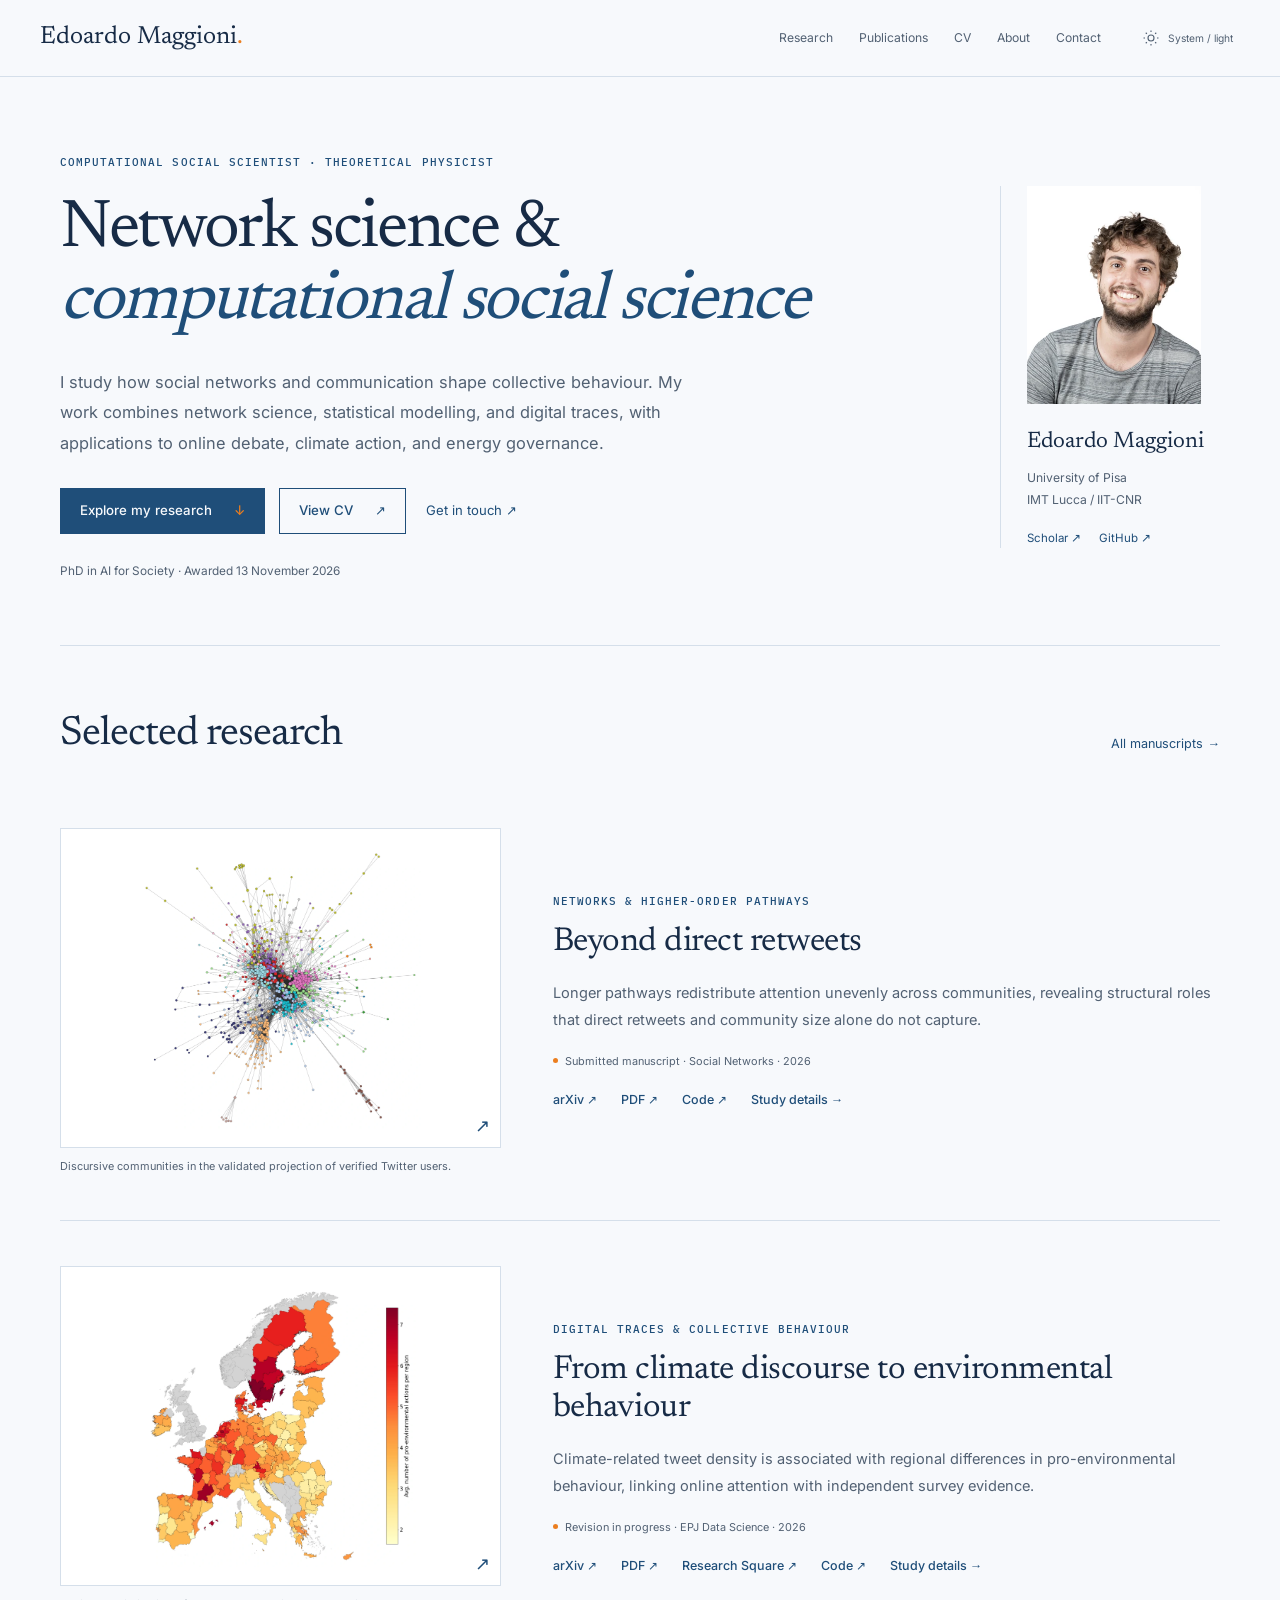
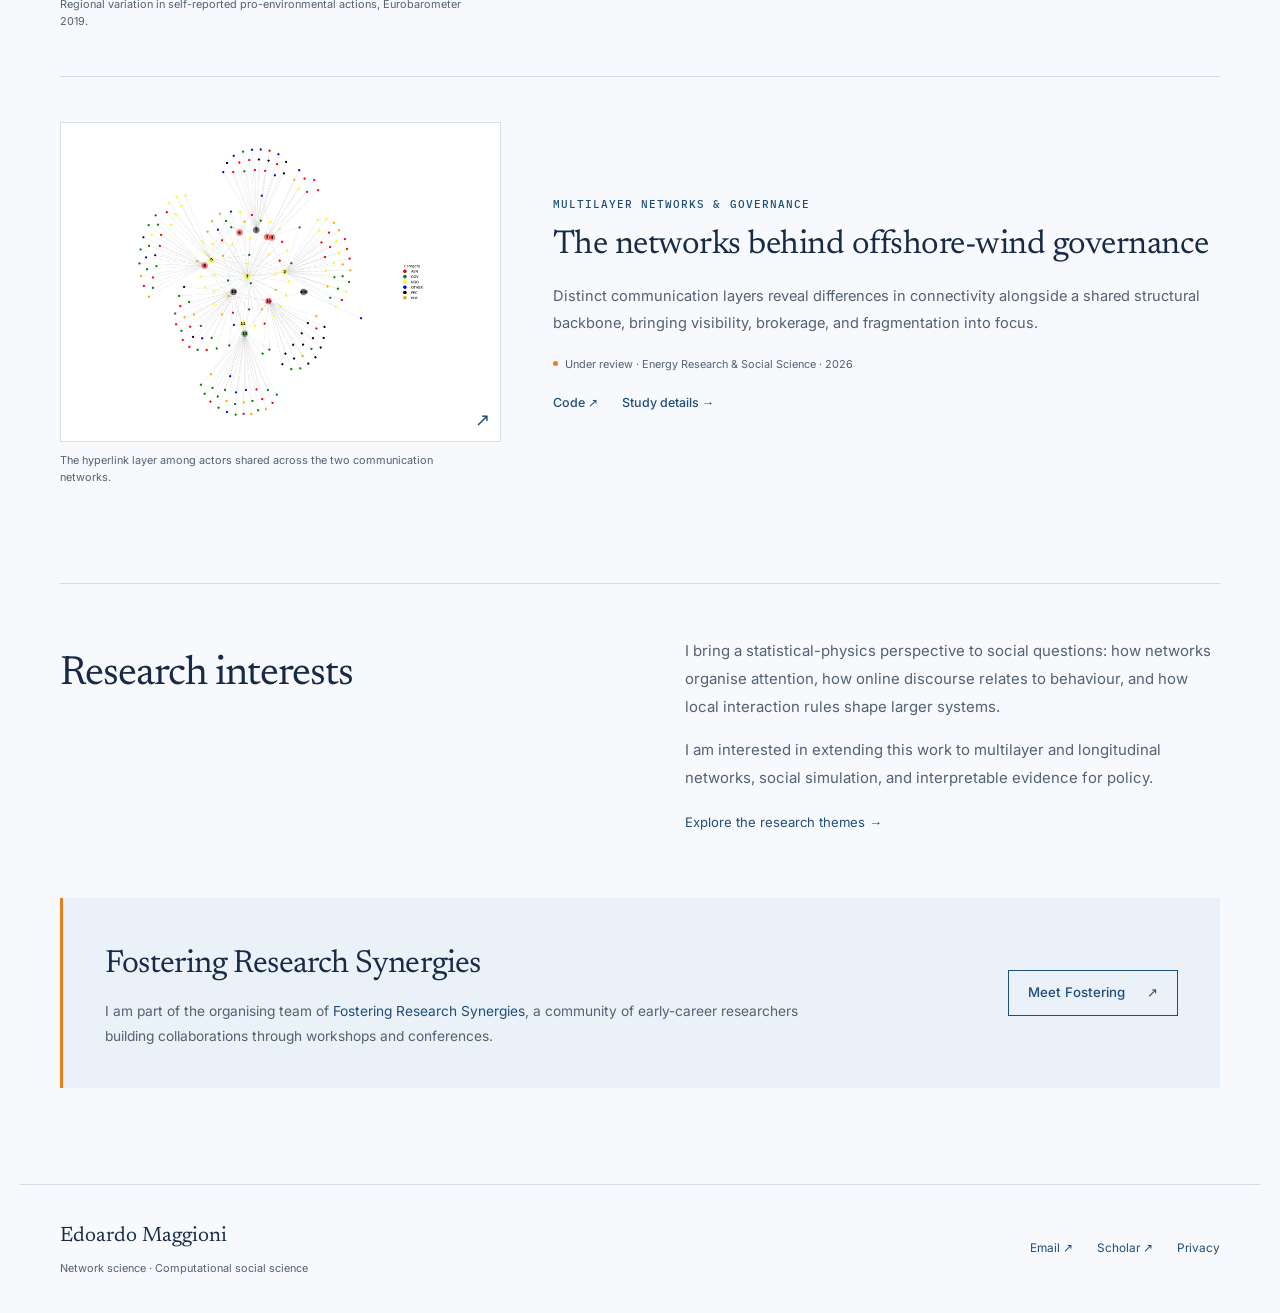
==== commit f432f4d6: "Update academic profile and CV after PhD award" ====
--- a/website/index.html
+++ b/website/index.html
@@ -33,7 +33,7 @@
         behaviour. My work combines network science, statistical modelling, and
         digital traces, with applications to online debate, climate action, and
         energy governance.
-</p> <div class="hero-actions"> <a href="#selected-work" class="button-primary">Explore my research <span aria-hidden="true">↓</span></a> <a href="/website/cv/CV_full.pdf" class="button-secondary" target="_blank" rel="noreferrer">View CV <span aria-hidden="true">↗</span></a> <a href="mailto:edo.magg@me.com" class="text-link">Get in touch <span aria-hidden="true">↗</span></a> </div> <p class="hero-status">PhD candidate · Defence 13 November 2026</p> </div> <aside class="hero-profile" aria-label="Edoardo Maggioni profile"> <img class="portrait" src="/website/images/portrait.webp" alt="Edoardo Maggioni" width="240" height="300" fetchpriority="high"> <p class="profile-name">Edoardo Maggioni</p> <p class="profile-affiliation"> <a href="https://www.unipi.it/">University of Pisa</a><br><a href="https://www.imtlucca.it/">IMT Lucca</a> <span aria-hidden="true">/</span> <a href="https://www.iit.cnr.it/">IIT-CNR</a> </p> <div class="profile-social"> <a href="https://scholar.google.com/citations?user=WvftNyIAAAAJ&hl=en">Scholar ↗</a><a href="https://github.com/Edoarder">GitHub ↗</a> </div> </aside> </section> <section class="section-block" id="selected-work" aria-labelledby="work-title"> <div class="section-heading"> <div> <h2 id="work-title">Selected research</h2> </div><a class="text-link" href="/website/publications">All manuscripts <span aria-hidden="true">→</span></a> </div> <div class="study-list"> <article class="study" id="beyond-direct-retweets-multi-step-pathways-in-italian-covid-19-twitter" data-publication-row data-publication-filter="2026 beyond direct retweets: multi-step pathways in italian covid-19 twitter edoardo maggioni ren manfredi fabio saracco rossana mastrandrea social networks submitted manuscript random walks network motifs community detection online attention"> <figure class="study-figure"> <a href="/website/images/research/motifs-network.webp" target="_blank" rel="noreferrer" aria-label="View full-size figure: Discursive communities in the validated projection of verified Twitter users."> <img src="/website/images/research/motifs-network.webp" alt="Network of 832 verified Twitter accounts, coloured by their 21 detected communities." width="800" height="800" loading="lazy"> <span class="figure-expand" aria-hidden="true">↗</span> </a> <figcaption>Discursive communities in the validated projection of verified Twitter users.</figcaption> </figure> <div class="study-copy"> <p class="eyebrow">Networks &amp; higher-order pathways</p> <h3 class="study-title"><a href="/website/publications#beyond-direct-retweets-multi-step-pathways-in-italian-covid-19-twitter">Beyond direct retweets</a></h3> <p class="study-finding">Longer pathways redistribute attention unevenly across communities, revealing structural roles that direct retweets and community size alone do not capture.</p>  <p class="publication-status"> <span class="status-dot" aria-hidden="true"></span>Submitted manuscript · Social Networks ·
+</p> <div class="hero-actions"> <a href="#selected-work" class="button-primary">Explore my research <span aria-hidden="true">↓</span></a> <a href="/website/cv/CV_full.pdf" class="button-secondary" target="_blank" rel="noreferrer">View CV <span aria-hidden="true">↗</span></a> <a href="mailto:edo.magg@me.com" class="text-link">Get in touch <span aria-hidden="true">↗</span></a> </div> <p class="hero-status">PhD in AI for Society · Awarded 13 November 2026</p> </div> <aside class="hero-profile" aria-label="Edoardo Maggioni profile"> <img class="portrait" src="/website/images/portrait.webp" alt="Edoardo Maggioni" width="240" height="300" fetchpriority="high"> <p class="profile-name">Edoardo Maggioni</p> <p class="profile-affiliation"> <a href="https://www.unipi.it/">University of Pisa</a><br><a href="https://www.imtlucca.it/">IMT Lucca</a> <span aria-hidden="true">/</span> <a href="https://www.iit.cnr.it/">IIT-CNR</a> </p> <div class="profile-social"> <a href="https://scholar.google.com/citations?user=WvftNyIAAAAJ&hl=en">Scholar ↗</a><a href="https://github.com/Edoarder">GitHub ↗</a> </div> </aside> </section> <section class="section-block" id="selected-work" aria-labelledby="work-title"> <div class="section-heading"> <div> <h2 id="work-title">Selected research</h2> </div><a class="text-link" href="/website/publications">All manuscripts <span aria-hidden="true">→</span></a> </div> <div class="study-list"> <article class="study" id="beyond-direct-retweets-multi-step-pathways-in-italian-covid-19-twitter" data-publication-row data-publication-filter="2026 beyond direct retweets: multi-step pathways in italian covid-19 twitter edoardo maggioni ren manfredi fabio saracco rossana mastrandrea social networks submitted manuscript random walks network motifs community detection online attention"> <figure class="study-figure"> <a href="/website/images/research/motifs-network.webp" target="_blank" rel="noreferrer" aria-label="View full-size figure: Discursive communities in the validated projection of verified Twitter users."> <img src="/website/images/research/motifs-network.webp" alt="Network of 832 verified Twitter accounts, coloured by their 21 detected communities." width="800" height="800" loading="lazy"> <span class="figure-expand" aria-hidden="true">↗</span> </a> <figcaption>Discursive communities in the validated projection of verified Twitter users.</figcaption> </figure> <div class="study-copy"> <p class="eyebrow">Networks &amp; higher-order pathways</p> <h3 class="study-title"><a href="/website/publications#beyond-direct-retweets-multi-step-pathways-in-italian-covid-19-twitter">Beyond direct retweets</a></h3> <p class="study-finding">Longer pathways redistribute attention unevenly across communities, revealing structural roles that direct retweets and community size alone do not capture.</p>  <p class="publication-status"> <span class="status-dot" aria-hidden="true"></span>Submitted manuscript · Social Networks ·
 2026 </p> <div class="study-links" aria-label="Links for Beyond direct retweets"> <a class="text-link" href="https://arxiv.org/abs/2605.30551" target="_blank" rel="noreferrer"> arXiv <span aria-hidden="true"> ↗</span> </a><a class="text-link" href="/website/papers/beyond-direct-retweets-multi-step-pathways-in-italian-covid-19-twitter.pdf" target="_blank" rel="noreferrer"> PDF <span aria-hidden="true"> ↗</span> </a><a class="text-link" href="https://github.com/Edoarder/covid-retweet-communities" target="_blank" rel="noreferrer"> Code <span aria-hidden="true"> ↗</span> </a> <a class="text-link" href="/website/publications#beyond-direct-retweets-multi-step-pathways-in-italian-covid-19-twitter">
 Study details <span aria-hidden="true">→</span> </a> </div>  </div> </article><article class="study" id="twitter-climate-discourse-as-a-signal-of-pro-environmental-behaviors" data-publication-row data-publication-filter="2026 twitter climate discourse as a signal of pro-environmental behaviors edoardo maggioni diego garlaschelli rossana mastrandrea luca maria aiello epj data science revision in progress climate communication eurobarometer regional analysis nlp"> <figure class="study-figure"> <a href="/website/images/research/climate-regions.webp" target="_blank" rel="noreferrer" aria-label="View full-size figure: Regional variation in self-reported pro-environmental actions, Eurobarometer 2019."> <img src="/website/images/research/climate-regions.webp" alt="Map of European regions coloured by the average number of pro-environmental actions reported in Eurobarometer 2019." width="800" height="800" loading="lazy"> <span class="figure-expand" aria-hidden="true">↗</span> </a> <figcaption>Regional variation in self-reported pro-environmental actions, Eurobarometer 2019.</figcaption> </figure> <div class="study-copy"> <p class="eyebrow">Digital traces &amp; collective behaviour</p> <h3 class="study-title"><a href="/website/publications#twitter-climate-discourse-as-a-signal-of-pro-environmental-behaviors">From climate discourse to environmental behaviour</a></h3> <p class="study-finding">Climate-related tweet density is associated with regional differences in pro-environmental behaviour, linking online attention with independent survey evidence.</p>  <p class="publication-status"> <span class="status-dot" aria-hidden="true"></span>Revision in progress · EPJ Data Science ·
 2026 </p> <div class="study-links" aria-label="Links for From climate discourse to environmental behaviour"> <a class="text-link" href="https://arxiv.org/abs/2604.27330" target="_blank" rel="noreferrer"> arXiv <span aria-hidden="true"> ↗</span> </a><a class="text-link" href="/website/papers/twitter-climate-discourse-as-a-signal-of-pro-environmental-behaviors.pdf" target="_blank" rel="noreferrer"> PDF <span aria-hidden="true"> ↗</span> </a><a class="text-link" href="https://doi.org/10.21203/rs.3.rs-10091583/v1" target="_blank" rel="noreferrer"> Research Square <span aria-hidden="true"> ↗</span> </a><a class="text-link" href="https://github.com/Edoarder/tweet-proenv-project" target="_blank" rel="noreferrer"> Code <span aria-hidden="true"> ↗</span> </a> <a class="text-link" href="/website/publications#twitter-climate-discourse-as-a-signal-of-pro-environmental-behaviors">
